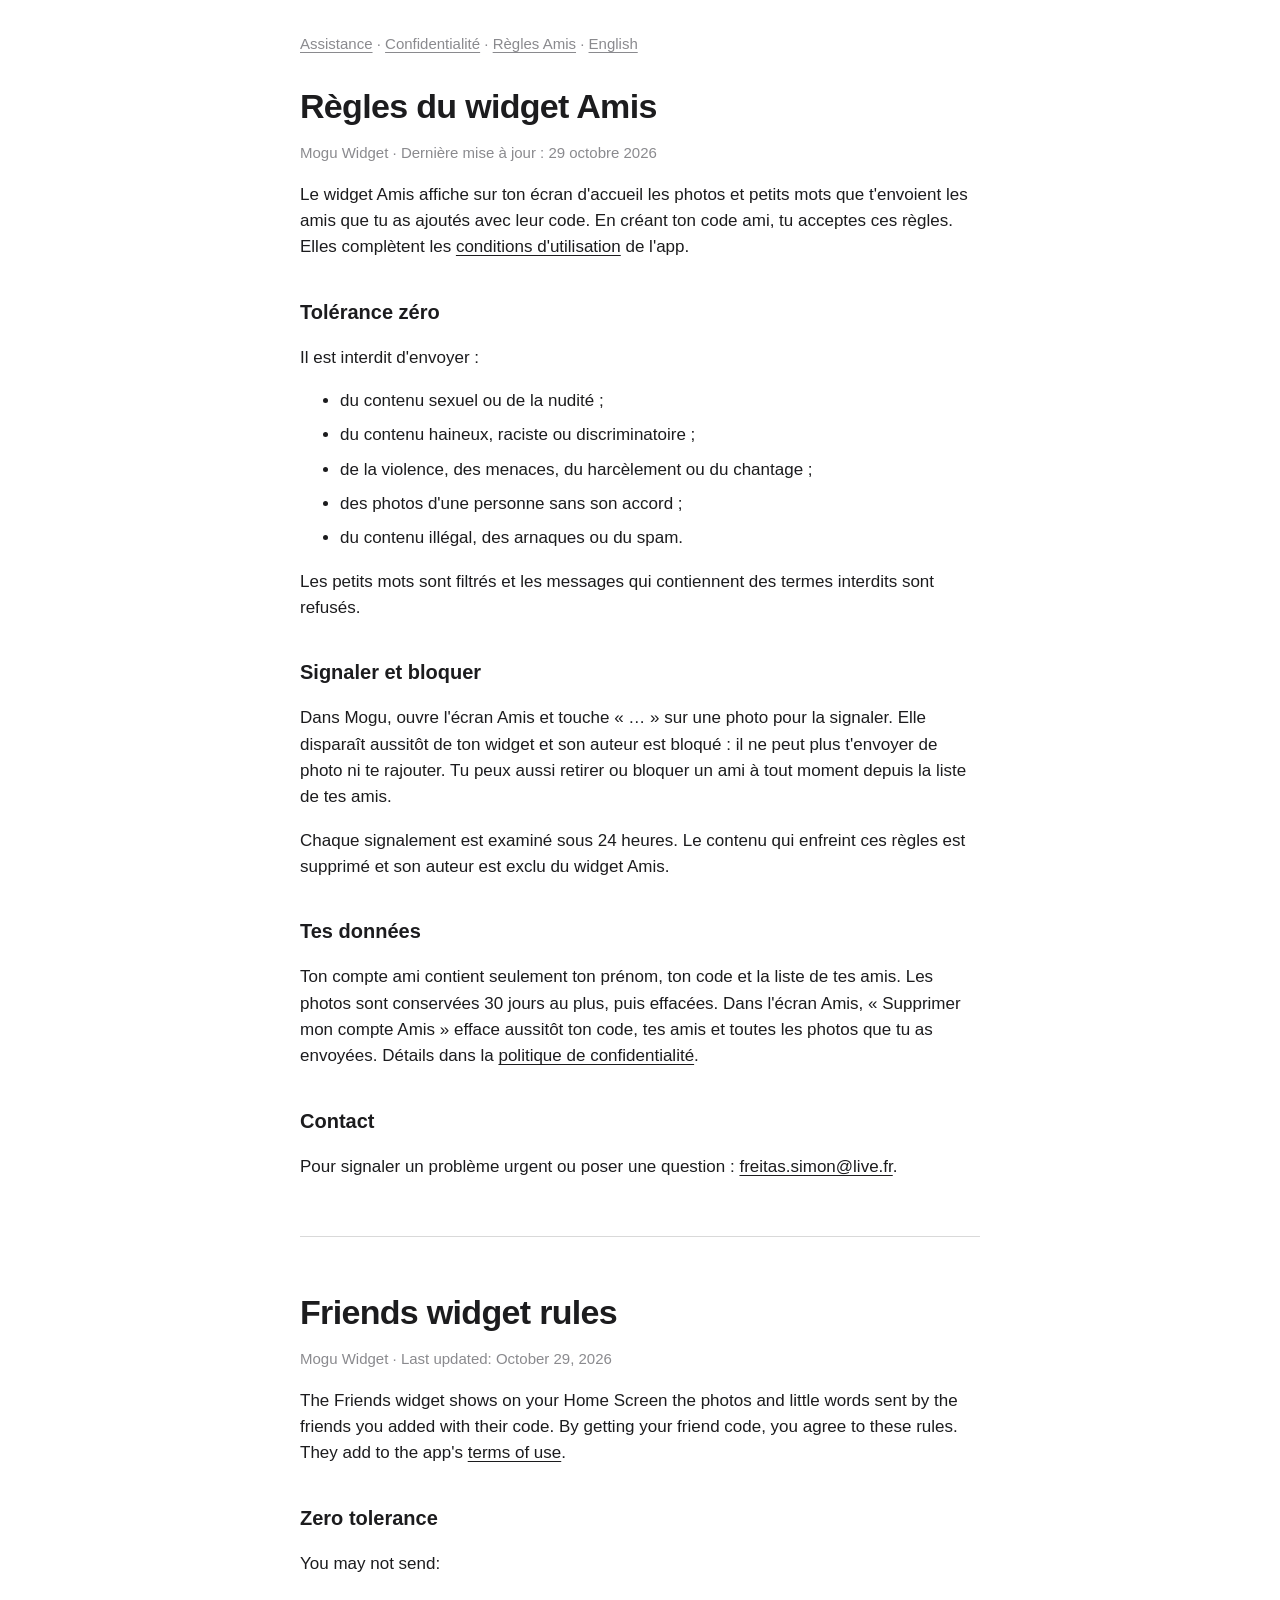
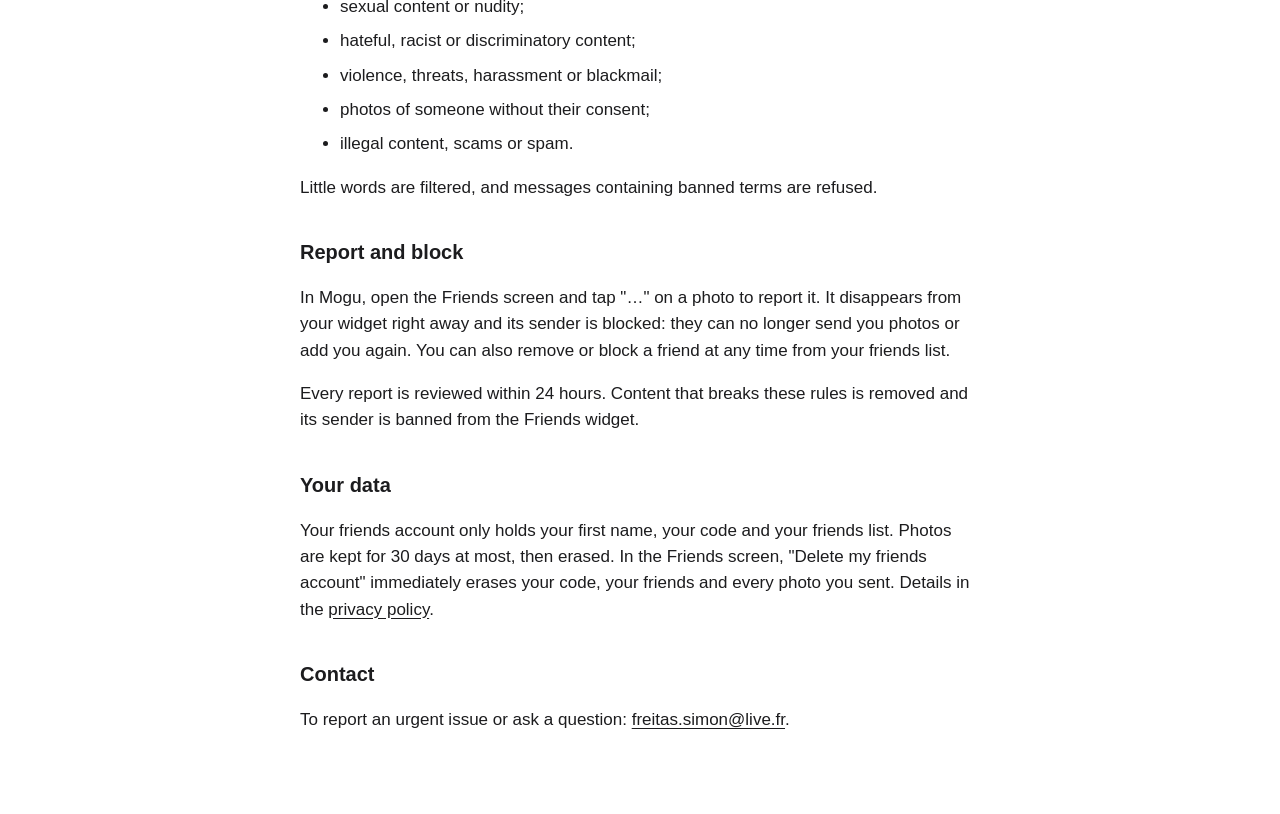
==== friends.html @ caf04e9e "Règles du widget Amis" ====
<!doctype html>
<html lang="fr">
<head>
<meta charset="utf-8">
<meta name="viewport" content="width=device-width, initial-scale=1">
<title>Règles Amis — Mogu Widget</title>
<link rel="stylesheet" href="style.css">
</head>
<body>
<nav><a href="index.html">Assistance</a> · <a href="privacy.html">Confidentialité</a> · <a href="friends.html">Règles Amis</a> · <a href="#en">English</a></nav>

<h1>Règles du widget Amis</h1>
<p class="muted">Mogu Widget · Dernière mise à jour : 29 octobre 2026</p>

<p>Le widget Amis affiche sur ton écran d'accueil les photos et petits mots que t'envoient les amis que tu as ajoutés avec leur code. En créant ton code ami, tu acceptes ces règles. Elles complètent les <a href="https://www.apple.com/legal/internet-services/itunes/dev/stdeula/">conditions d'utilisation</a> de l'app.</p>

<h2>Tolérance zéro</h2>
<p>Il est interdit d'envoyer :</p>
<ul>
  <li>du contenu sexuel ou de la nudité ;</li>
  <li>du contenu haineux, raciste ou discriminatoire ;</li>
  <li>de la violence, des menaces, du harcèlement ou du chantage ;</li>
  <li>des photos d'une personne sans son accord ;</li>
  <li>du contenu illégal, des arnaques ou du spam.</li>
</ul>
<p>Les petits mots sont filtrés et les messages qui contiennent des termes interdits sont refusés.</p>

<h2>Signaler et bloquer</h2>
<p>Dans Mogu, ouvre l'écran Amis et touche « … » sur une photo pour la signaler. Elle disparaît aussitôt de ton widget et son auteur est bloqué : il ne peut plus t'envoyer de photo ni te rajouter. Tu peux aussi retirer ou bloquer un ami à tout moment depuis la liste de tes amis.</p>
<p>Chaque signalement est examiné sous 24 heures. Le contenu qui enfreint ces règles est supprimé et son auteur est exclu du widget Amis.</p>

<h2>Tes données</h2>
<p>Ton compte ami contient seulement ton prénom, ton code et la liste de tes amis. Les photos sont conservées 30 jours au plus, puis effacées. Dans l'écran Amis, « Supprimer mon compte Amis » efface aussitôt ton code, tes amis et toutes les photos que tu as envoyées. Détails dans la <a href="privacy.html">politique de confidentialité</a>.</p>

<h2>Contact</h2>
<p>Pour signaler un problème urgent ou poser une question : <a href="mailto:freitas.simon@live.fr">freitas.simon@live.fr</a>.</p>

<hr id="en">

<h1>Friends widget rules</h1>
<p class="muted">Mogu Widget · Last updated: October 29, 2026</p>

<p>The Friends widget shows on your Home Screen the photos and little words sent by the friends you added with their code. By getting your friend code, you agree to these rules. They add to the app's <a href="https://www.apple.com/legal/internet-services/itunes/dev/stdeula/">terms of use</a>.</p>

<h2>Zero tolerance</h2>
<p>You may not send:</p>
<ul>
  <li>sexual content or nudity;</li>
  <li>hateful, racist or discriminatory content;</li>
  <li>violence, threats, harassment or blackmail;</li>
  <li>photos of someone without their consent;</li>
  <li>illegal content, scams or spam.</li>
</ul>
<p>Little words are filtered, and messages containing banned terms are refused.</p>

<h2>Report and block</h2>
<p>In Mogu, open the Friends screen and tap "…" on a photo to report it. It disappears from your widget right away and its sender is blocked: they can no longer send you photos or add you again. You can also remove or block a friend at any time from your friends list.</p>
<p>Every report is reviewed within 24 hours. Content that breaks these rules is removed and its sender is banned from the Friends widget.</p>

<h2>Your data</h2>
<p>Your friends account only holds your first name, your code and your friends list. Photos are kept for 30 days at most, then erased. In the Friends screen, "Delete my friends account" immediately erases your code, your friends and every photo you sent. Details in the <a href="privacy.html">privacy policy</a>.</p>

<h2>Contact</h2>
<p>To report an urgent issue or ask a question: <a href="mailto:freitas.simon@live.fr">freitas.simon@live.fr</a>.</p>
</body>
</html>
---- style.css ----
:root { color-scheme: light dark; --text: #1c1c1e; --bg: #fff; --muted: rgba(60, 60, 67, .6); --line: rgba(128, 128, 128, .3); --card: #f2f2f7; }
@media (prefers-color-scheme: dark) { :root { --text: #f2f2f7; --bg: #000; --muted: rgba(235, 235, 245, .6); --card: #1c1c1e; } }
body { font: 17px/1.55 -apple-system, BlinkMacSystemFont, "SF Pro Text", "Helvetica Neue", sans-serif; max-width: 680px; margin: 0 auto; padding: 32px 16px 64px; color: var(--text); background: var(--bg); }
nav { font-size: 15px; margin-bottom: 32px; color: var(--muted); }
a { color: inherit; text-underline-offset: 3px; }
h1 { font-size: 34px; letter-spacing: -0.02em; line-height: 1.15; margin: 0 0 4px; }
h2 { font-size: 20px; margin-top: 36px; }
p, li { color: var(--text); }
li { margin-bottom: 8px; }
hr { border: none; border-top: 1px solid var(--line); margin: 56px 0; }
.muted { color: var(--muted); font-size: 15px; }
.card { background: var(--card); border-radius: 16px; padding: 16px 20px; margin: 16px 0; }
.card h3 { margin: 0 0 6px; font-size: 17px; }
.card p { margin: 0; }
.mail { display: inline-block; font-weight: 600; padding: 12px 20px; border-radius: 999px; background: var(--text); color: var(--bg); text-decoration: none; margin-top: 8px; }
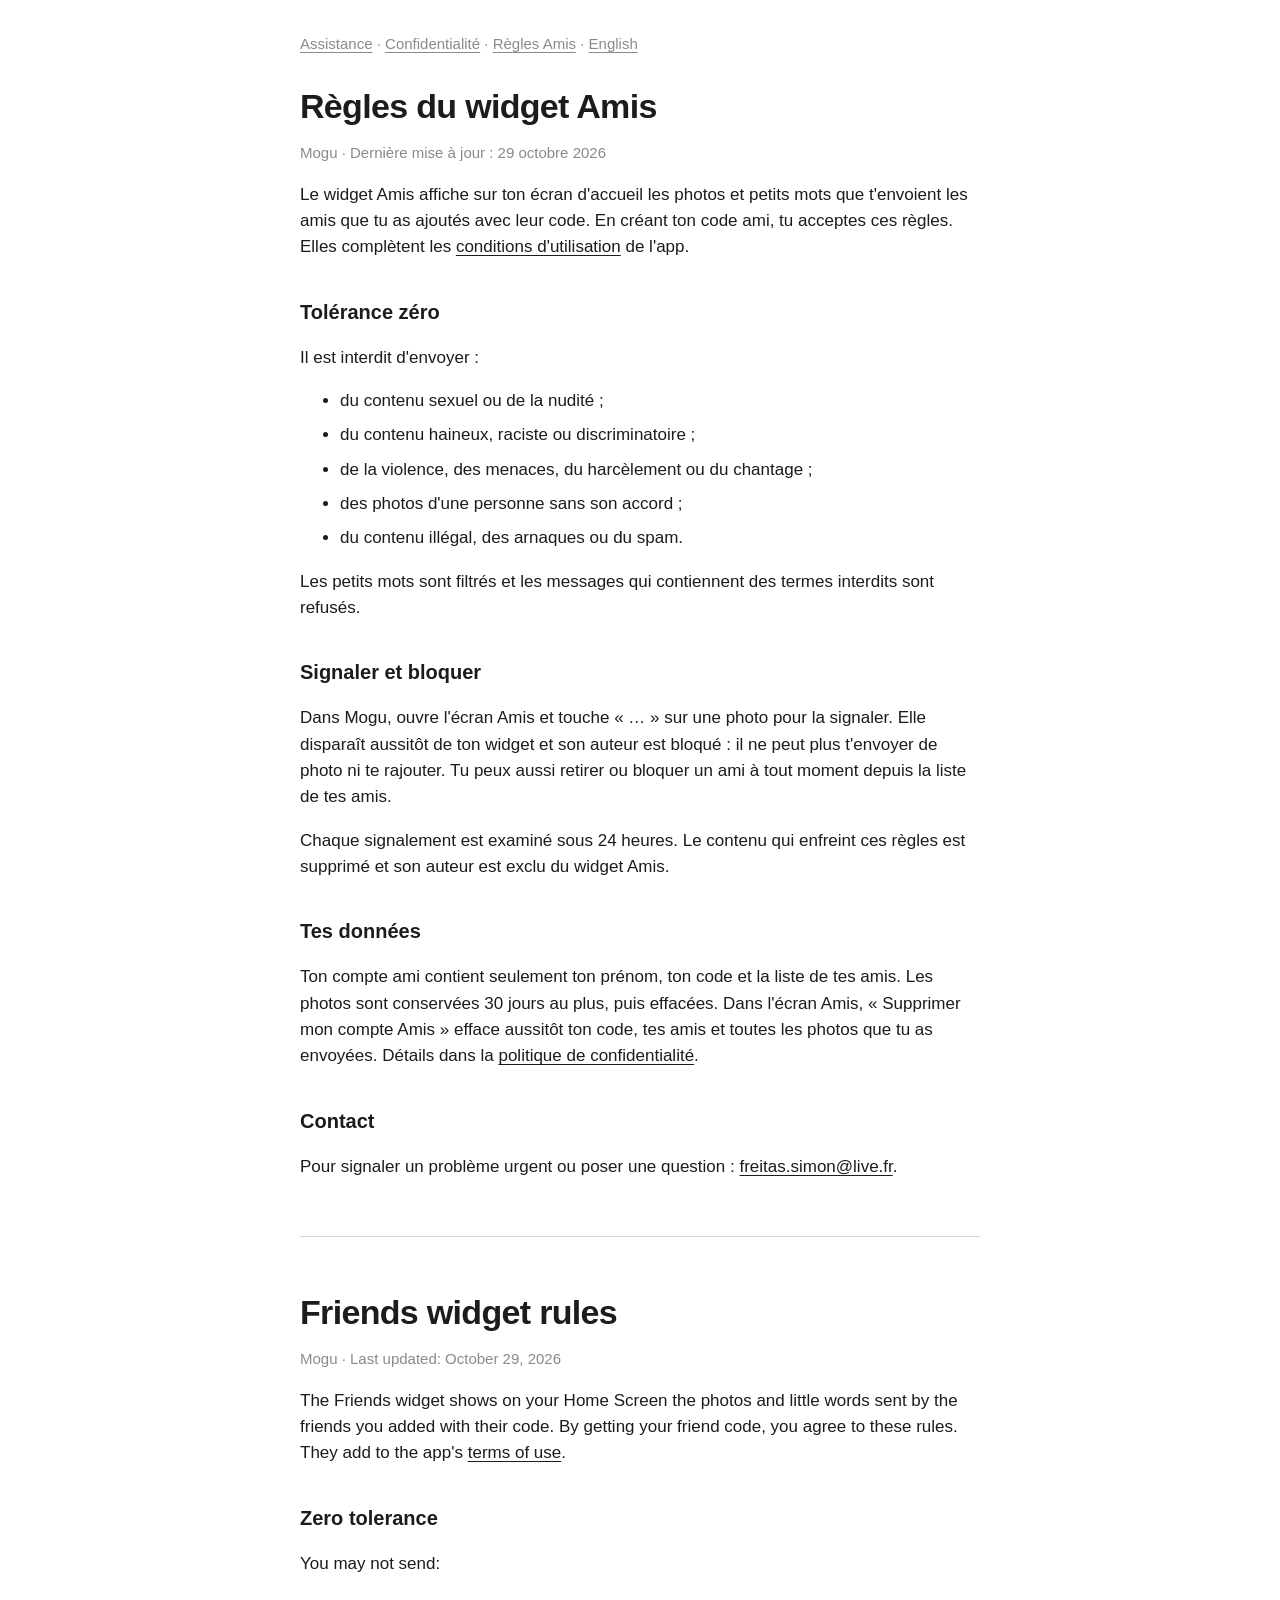
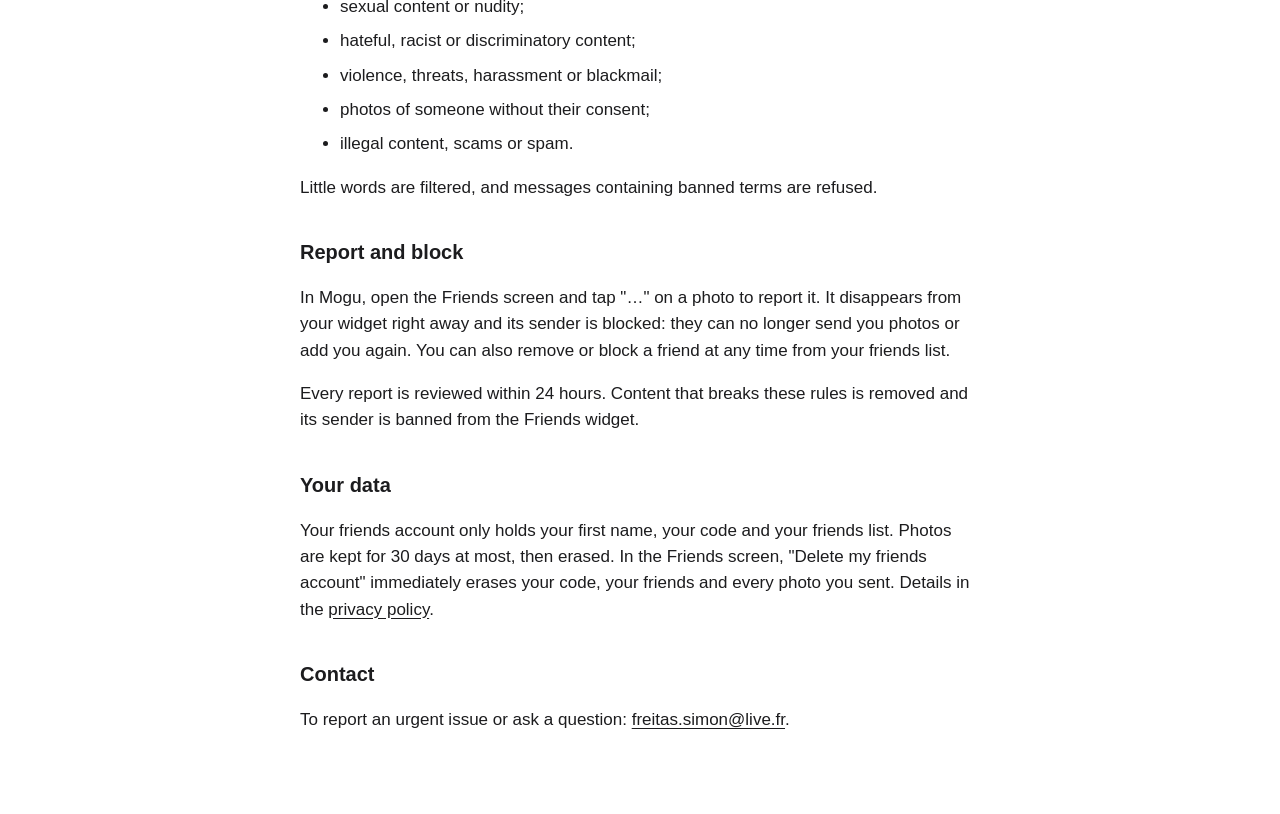
==== commit 273de29a: "Nom de l'app : Mogu" ====
--- a/friends.html
+++ b/friends.html
@@ -3,14 +3,14 @@
 <head>
 <meta charset="utf-8">
 <meta name="viewport" content="width=device-width, initial-scale=1">
-<title>Règles Amis — Mogu Widget</title>
+<title>Règles Amis — Mogu</title>
 <link rel="stylesheet" href="style.css">
 </head>
 <body>
 <nav><a href="index.html">Assistance</a> · <a href="privacy.html">Confidentialité</a> · <a href="friends.html">Règles Amis</a> · <a href="#en">English</a></nav>
 
 <h1>Règles du widget Amis</h1>
-<p class="muted">Mogu Widget · Dernière mise à jour : 29 octobre 2026</p>
+<p class="muted">Mogu · Dernière mise à jour : 29 octobre 2026</p>
 
 <p>Le widget Amis affiche sur ton écran d'accueil les photos et petits mots que t'envoient les amis que tu as ajoutés avec leur code. En créant ton code ami, tu acceptes ces règles. Elles complètent les <a href="https://www.apple.com/legal/internet-services/itunes/dev/stdeula/">conditions d'utilisation</a> de l'app.</p>
 
@@ -38,7 +38,7 @@
 <hr id="en">
 
 <h1>Friends widget rules</h1>
-<p class="muted">Mogu Widget · Last updated: October 29, 2026</p>
+<p class="muted">Mogu · Last updated: October 29, 2026</p>
 
 <p>The Friends widget shows on your Home Screen the photos and little words sent by the friends you added with their code. By getting your friend code, you agree to these rules. They add to the app's <a href="https://www.apple.com/legal/internet-services/itunes/dev/stdeula/">terms of use</a>.</p>
 
